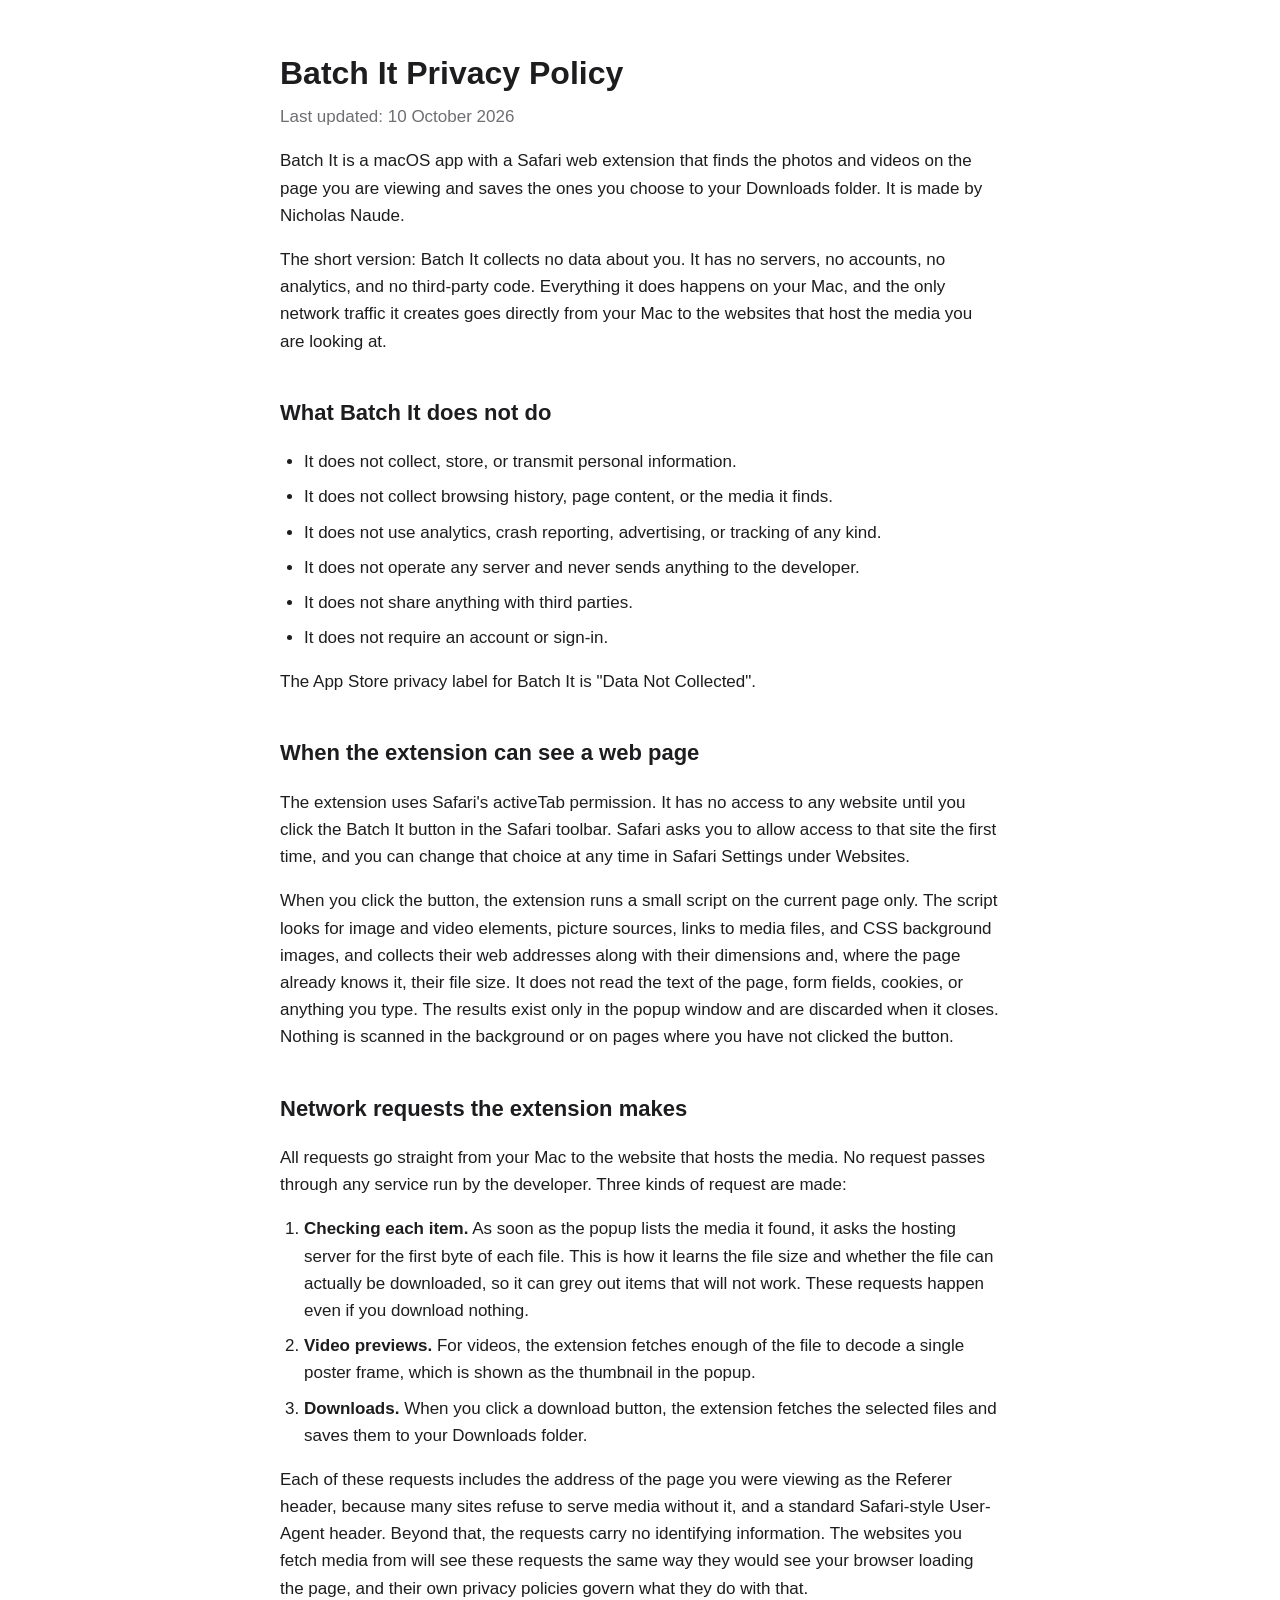
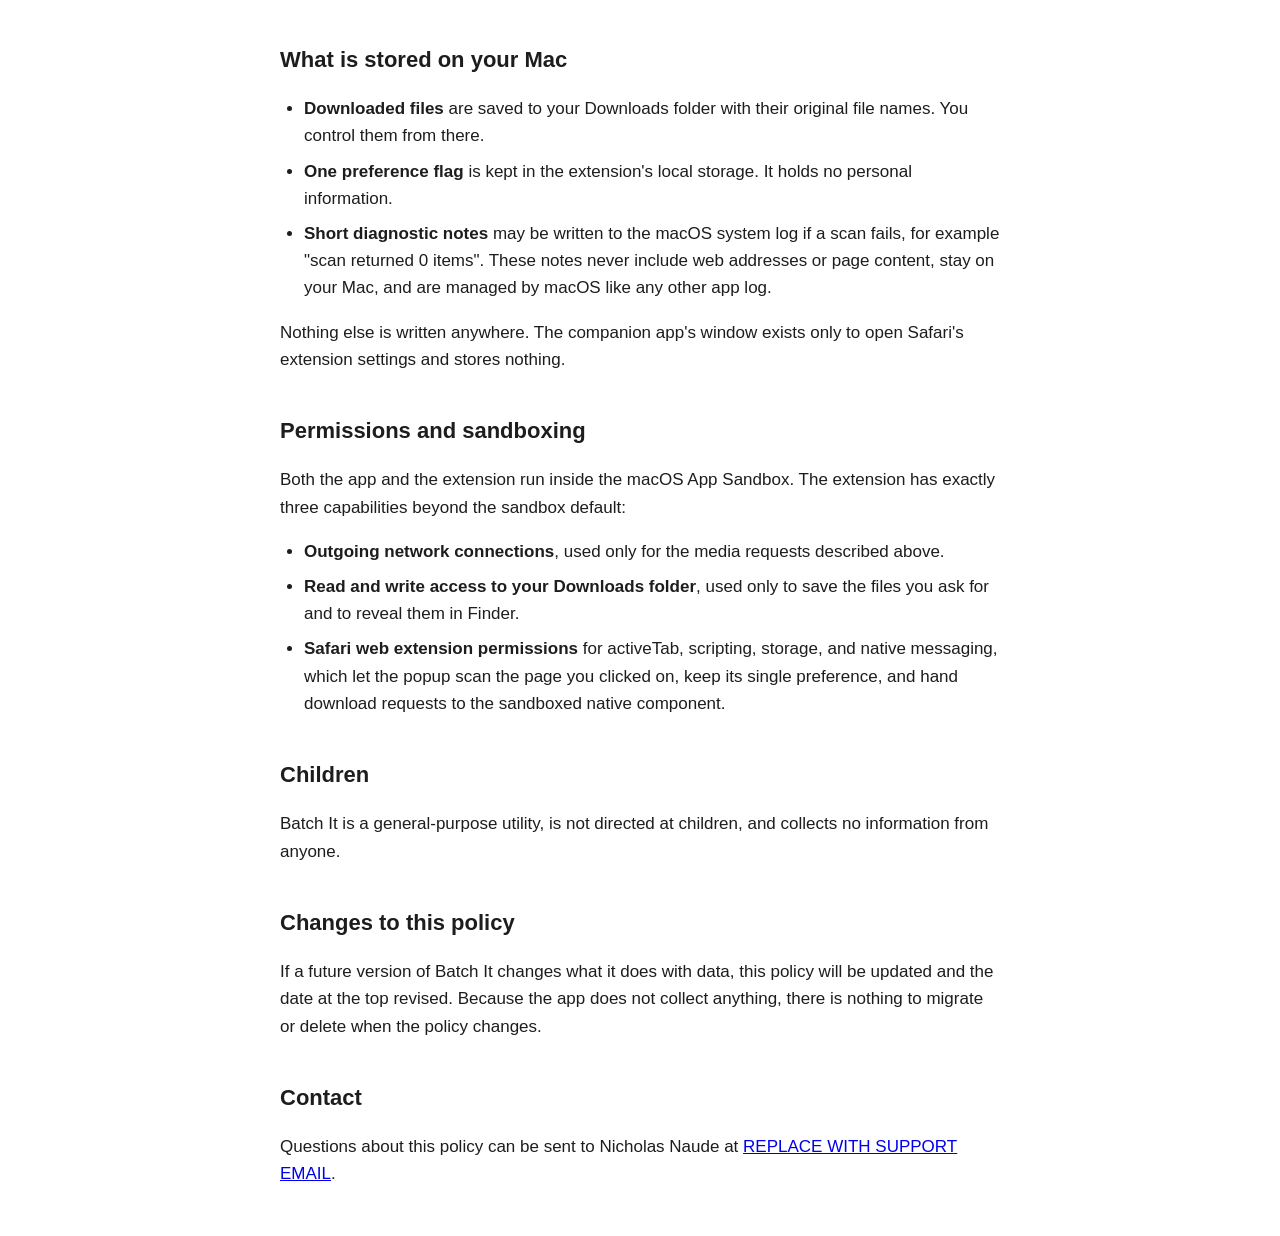
==== batch-it-privacy-policy/index.html @ 470c7726 "Add initial privacy policy page for Batch It" ====
<!DOCTYPE html>
<html lang="en">
<head>
<meta charset="utf-8">
<meta name="viewport" content="width=device-width, initial-scale=1">
<title>Batch It Privacy Policy</title>
<style>
  body { font: 17px/1.6 -apple-system, BlinkMacSystemFont, "Helvetica Neue", Helvetica, Arial, sans-serif; color: #1d1d1f; max-width: 720px; margin: 48px auto; padding: 0 24px; }
  h1 { font-size: 32px; margin-bottom: 4px; }
  h2 { font-size: 22px; margin-top: 40px; }
  .updated { color: #6e6e73; margin-top: 0; }
  ol, ul { padding-left: 24px; }
  li { margin-bottom: 8px; }
  @media (prefers-color-scheme: dark) { body { background: #000; color: #f5f5f7; } .updated { color: #a1a1a6; } }
</style>
</head>
<body>
<h1>Batch It Privacy Policy</h1>
<p class="updated">Last updated: 10 October 2026</p>

<p>Batch It is a macOS app with a Safari web extension that finds the photos and videos on the page you are viewing and saves the ones you choose to your Downloads folder. It is made by Nicholas Naude.</p>

<p>The short version: Batch It collects no data about you. It has no servers, no accounts, no analytics, and no third-party code. Everything it does happens on your Mac, and the only network traffic it creates goes directly from your Mac to the websites that host the media you are looking at.</p>

<h2>What Batch It does not do</h2>
<ul>
  <li>It does not collect, store, or transmit personal information.</li>
  <li>It does not collect browsing history, page content, or the media it finds.</li>
  <li>It does not use analytics, crash reporting, advertising, or tracking of any kind.</li>
  <li>It does not operate any server and never sends anything to the developer.</li>
  <li>It does not share anything with third parties.</li>
  <li>It does not require an account or sign-in.</li>
</ul>
<p>The App Store privacy label for Batch It is "Data Not Collected".</p>

<h2>When the extension can see a web page</h2>
<p>The extension uses Safari's activeTab permission. It has no access to any website until you click the Batch It button in the Safari toolbar. Safari asks you to allow access to that site the first time, and you can change that choice at any time in Safari Settings under Websites.</p>
<p>When you click the button, the extension runs a small script on the current page only. The script looks for image and video elements, picture sources, links to media files, and CSS background images, and collects their web addresses along with their dimensions and, where the page already knows it, their file size. It does not read the text of the page, form fields, cookies, or anything you type. The results exist only in the popup window and are discarded when it closes. Nothing is scanned in the background or on pages where you have not clicked the button.</p>

<h2>Network requests the extension makes</h2>
<p>All requests go straight from your Mac to the website that hosts the media. No request passes through any service run by the developer. Three kinds of request are made:</p>
<ol>
  <li><strong>Checking each item.</strong> As soon as the popup lists the media it found, it asks the hosting server for the first byte of each file. This is how it learns the file size and whether the file can actually be downloaded, so it can grey out items that will not work. These requests happen even if you download nothing.</li>
  <li><strong>Video previews.</strong> For videos, the extension fetches enough of the file to decode a single poster frame, which is shown as the thumbnail in the popup.</li>
  <li><strong>Downloads.</strong> When you click a download button, the extension fetches the selected files and saves them to your Downloads folder.</li>
</ol>
<p>Each of these requests includes the address of the page you were viewing as the Referer header, because many sites refuse to serve media without it, and a standard Safari-style User-Agent header. Beyond that, the requests carry no identifying information. The websites you fetch media from will see these requests the same way they would see your browser loading the page, and their own privacy policies govern what they do with that.</p>

<h2>What is stored on your Mac</h2>
<ul>
  <li><strong>Downloaded files</strong> are saved to your Downloads folder with their original file names. You control them from there.</li>
  <li><strong>One preference flag</strong> is kept in the extension's local storage. It holds no personal information.</li>
  <li><strong>Short diagnostic notes</strong> may be written to the macOS system log if a scan fails, for example "scan returned 0 items". These notes never include web addresses or page content, stay on your Mac, and are managed by macOS like any other app log.</li>
</ul>
<p>Nothing else is written anywhere. The companion app's window exists only to open Safari's extension settings and stores nothing.</p>

<h2>Permissions and sandboxing</h2>
<p>Both the app and the extension run inside the macOS App Sandbox. The extension has exactly three capabilities beyond the sandbox default:</p>
<ul>
  <li><strong>Outgoing network connections</strong>, used only for the media requests described above.</li>
  <li><strong>Read and write access to your Downloads folder</strong>, used only to save the files you ask for and to reveal them in Finder.</li>
  <li><strong>Safari web extension permissions</strong> for activeTab, scripting, storage, and native messaging, which let the popup scan the page you clicked on, keep its single preference, and hand download requests to the sandboxed native component.</li>
</ul>

<h2>Children</h2>
<p>Batch It is a general-purpose utility, is not directed at children, and collects no information from anyone.</p>

<h2>Changes to this policy</h2>
<p>If a future version of Batch It changes what it does with data, this policy will be updated and the date at the top revised. Because the app does not collect anything, there is nothing to migrate or delete when the policy changes.</p>

<h2>Contact</h2>
<p>Questions about this policy can be sent to Nicholas Naude at <a href="mailto:REPLACE@EXAMPLE.COM">REPLACE WITH SUPPORT EMAIL</a>.</p>
</body>
</html>
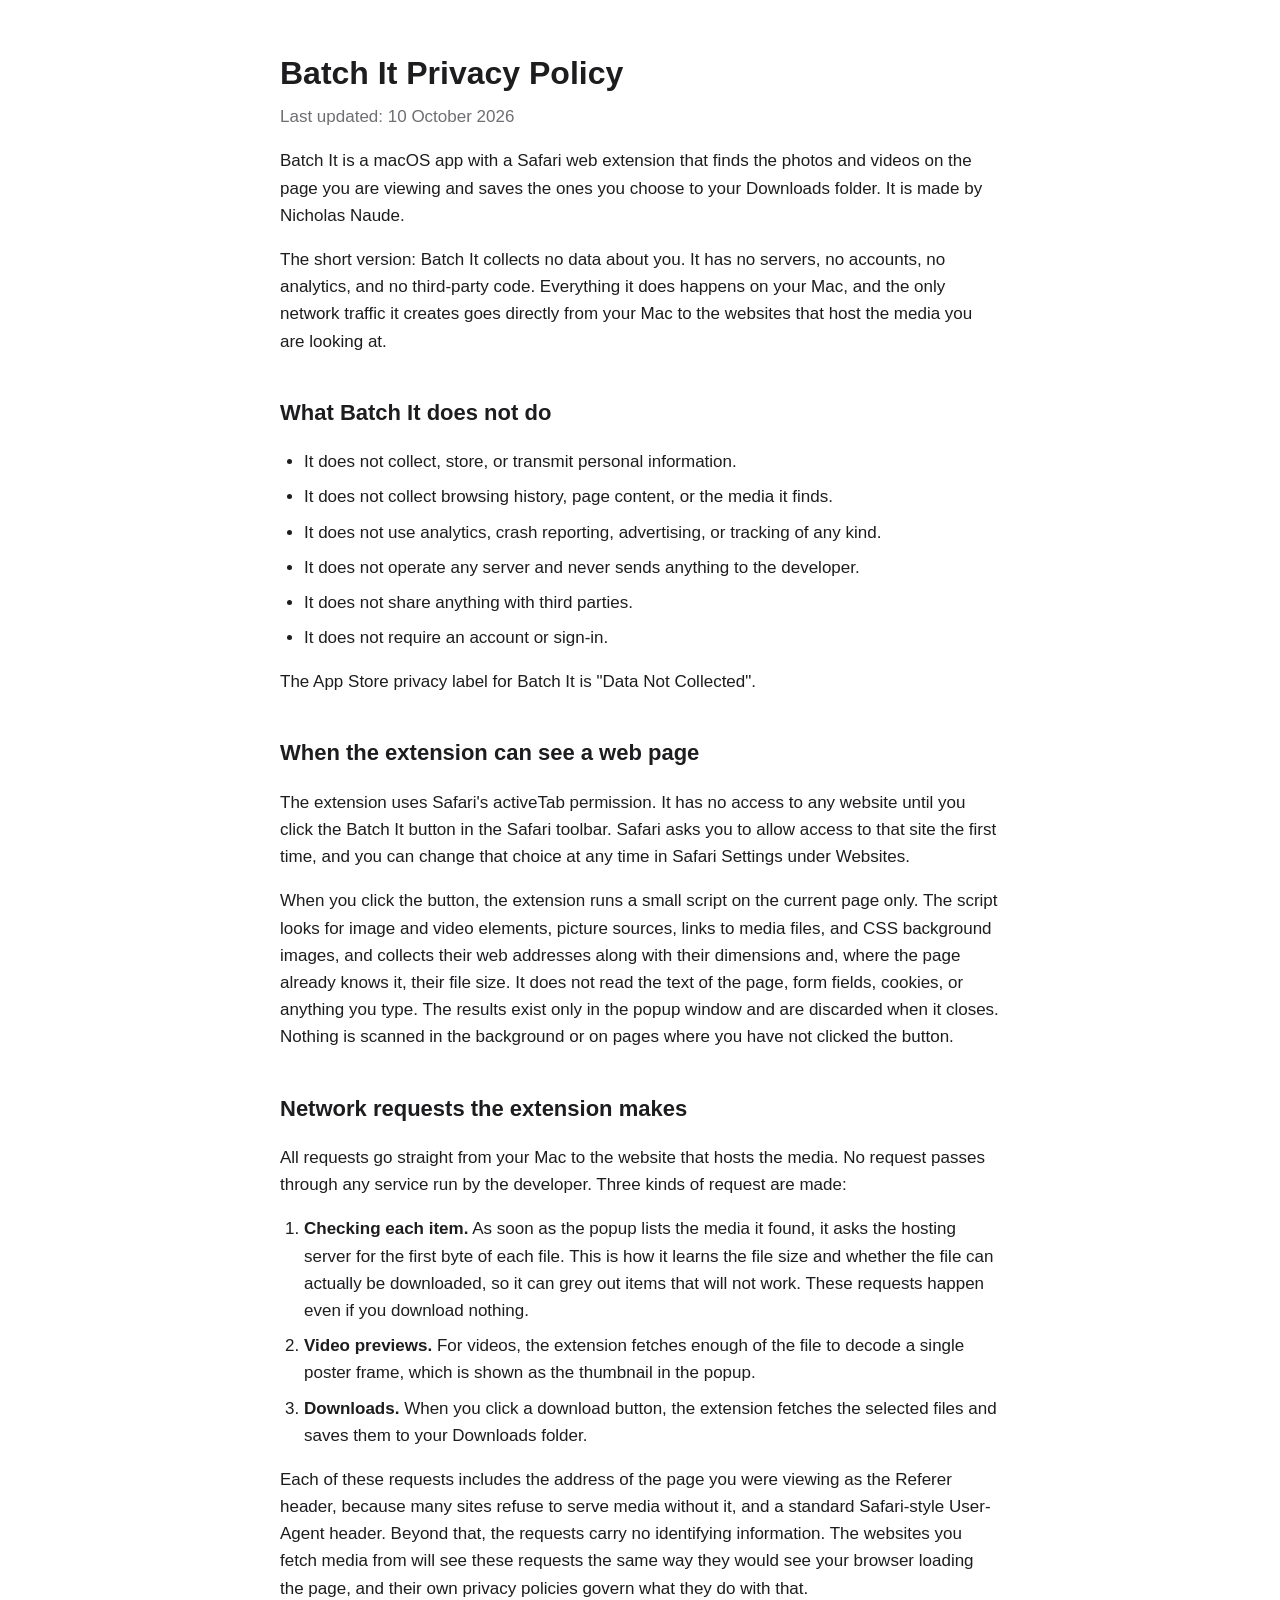
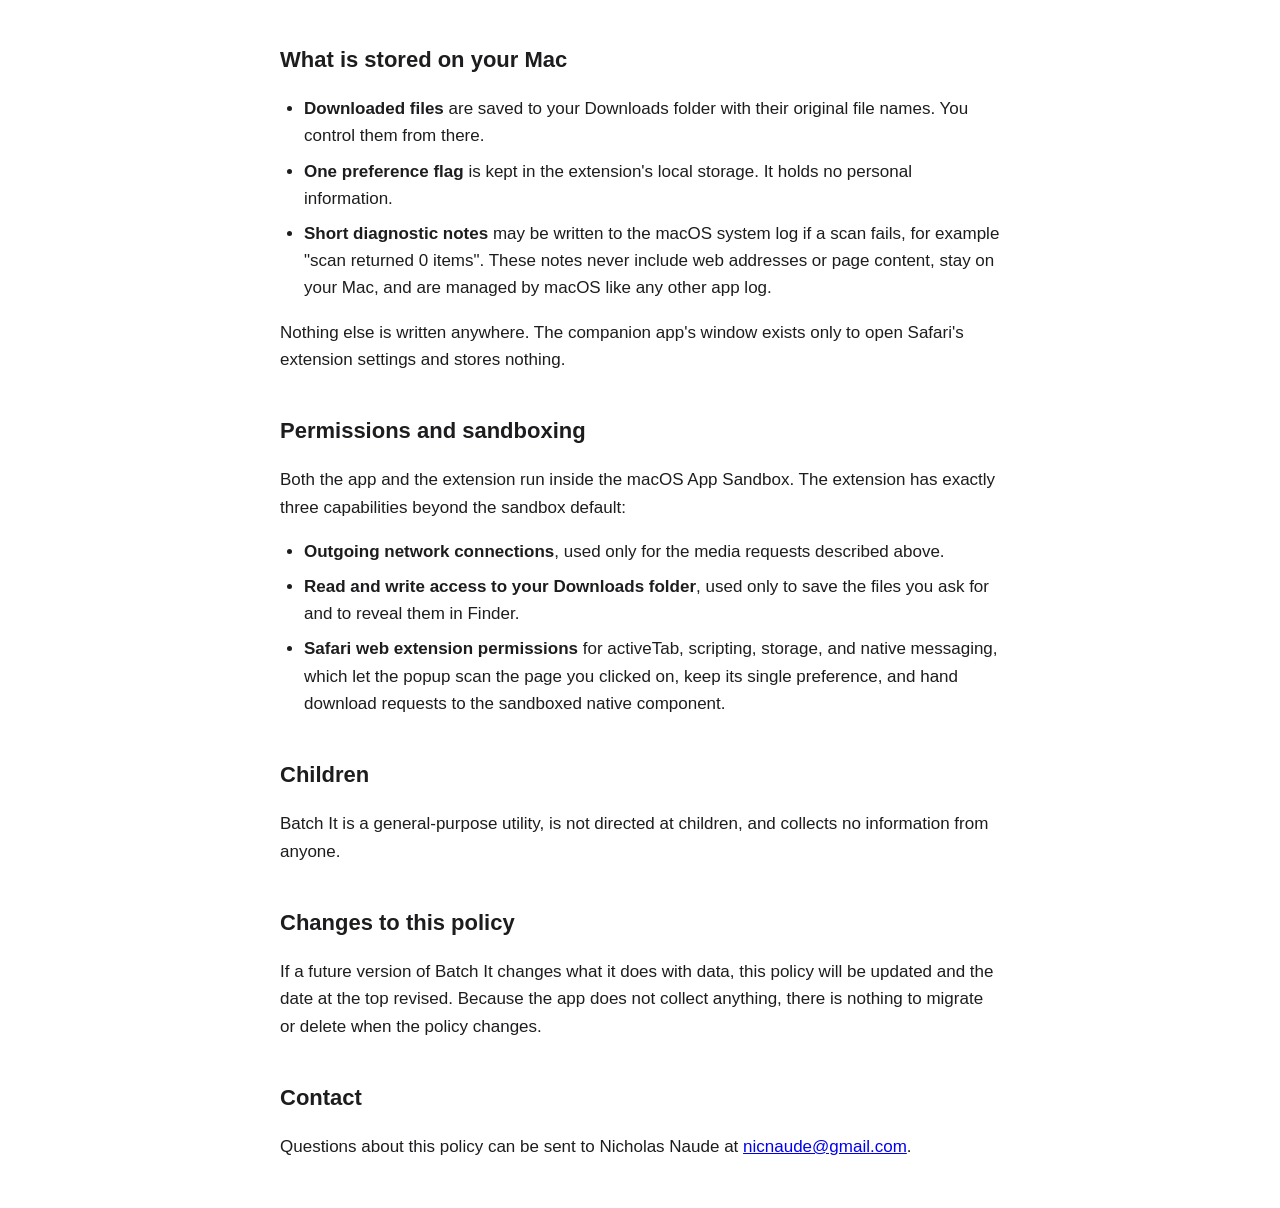
==== commit 68506957: "Update contact email in privacy policy" ====
--- a/batch-it-privacy-policy/index.html
+++ b/batch-it-privacy-policy/index.html
@@ -69,6 +69,6 @@
 <p>If a future version of Batch It changes what it does with data, this policy will be updated and the date at the top revised. Because the app does not collect anything, there is nothing to migrate or delete when the policy changes.</p>
 
 <h2>Contact</h2>
-<p>Questions about this policy can be sent to Nicholas Naude at <a href="mailto:REPLACE@EXAMPLE.COM">REPLACE WITH SUPPORT EMAIL</a>.</p>
+<p>Questions about this policy can be sent to Nicholas Naude at <a href="mailto:nicnaude@gmail.com">nicnaude@gmail.com</a>.</p>
 </body>
 </html>
